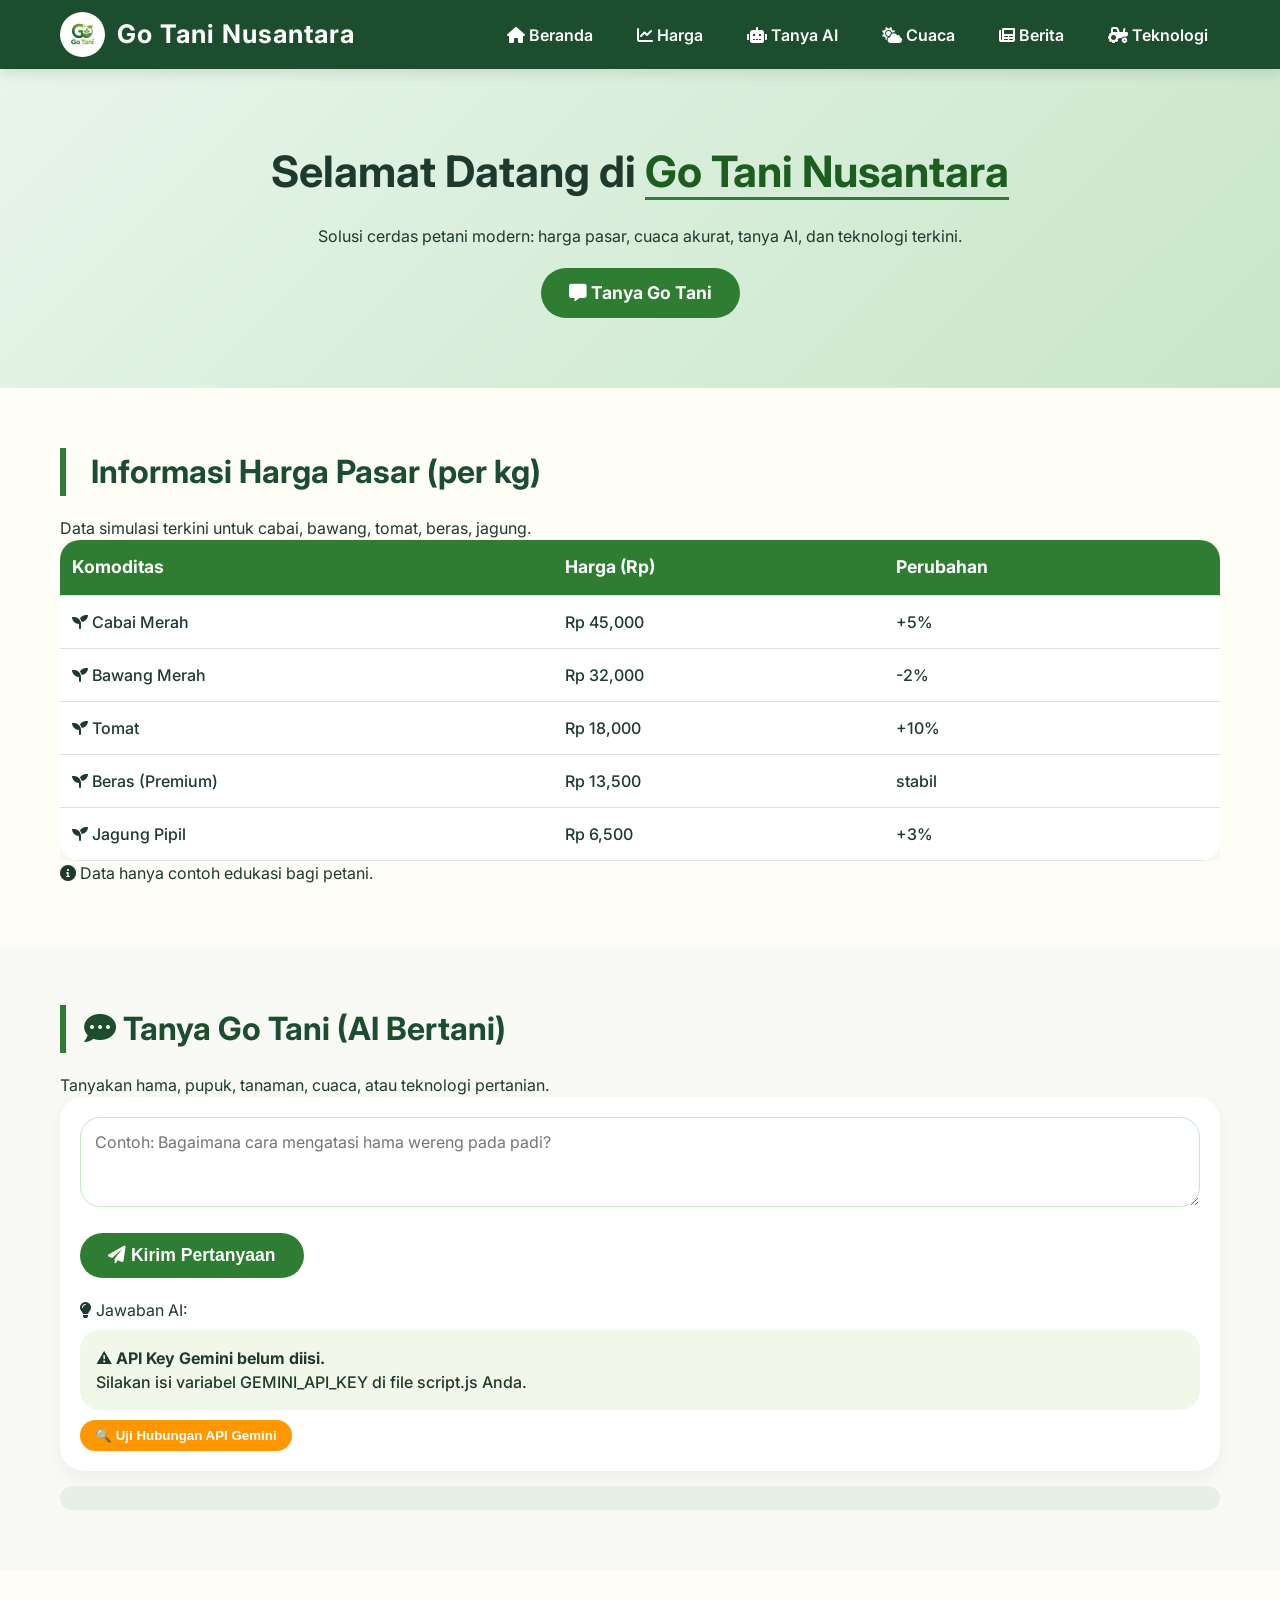
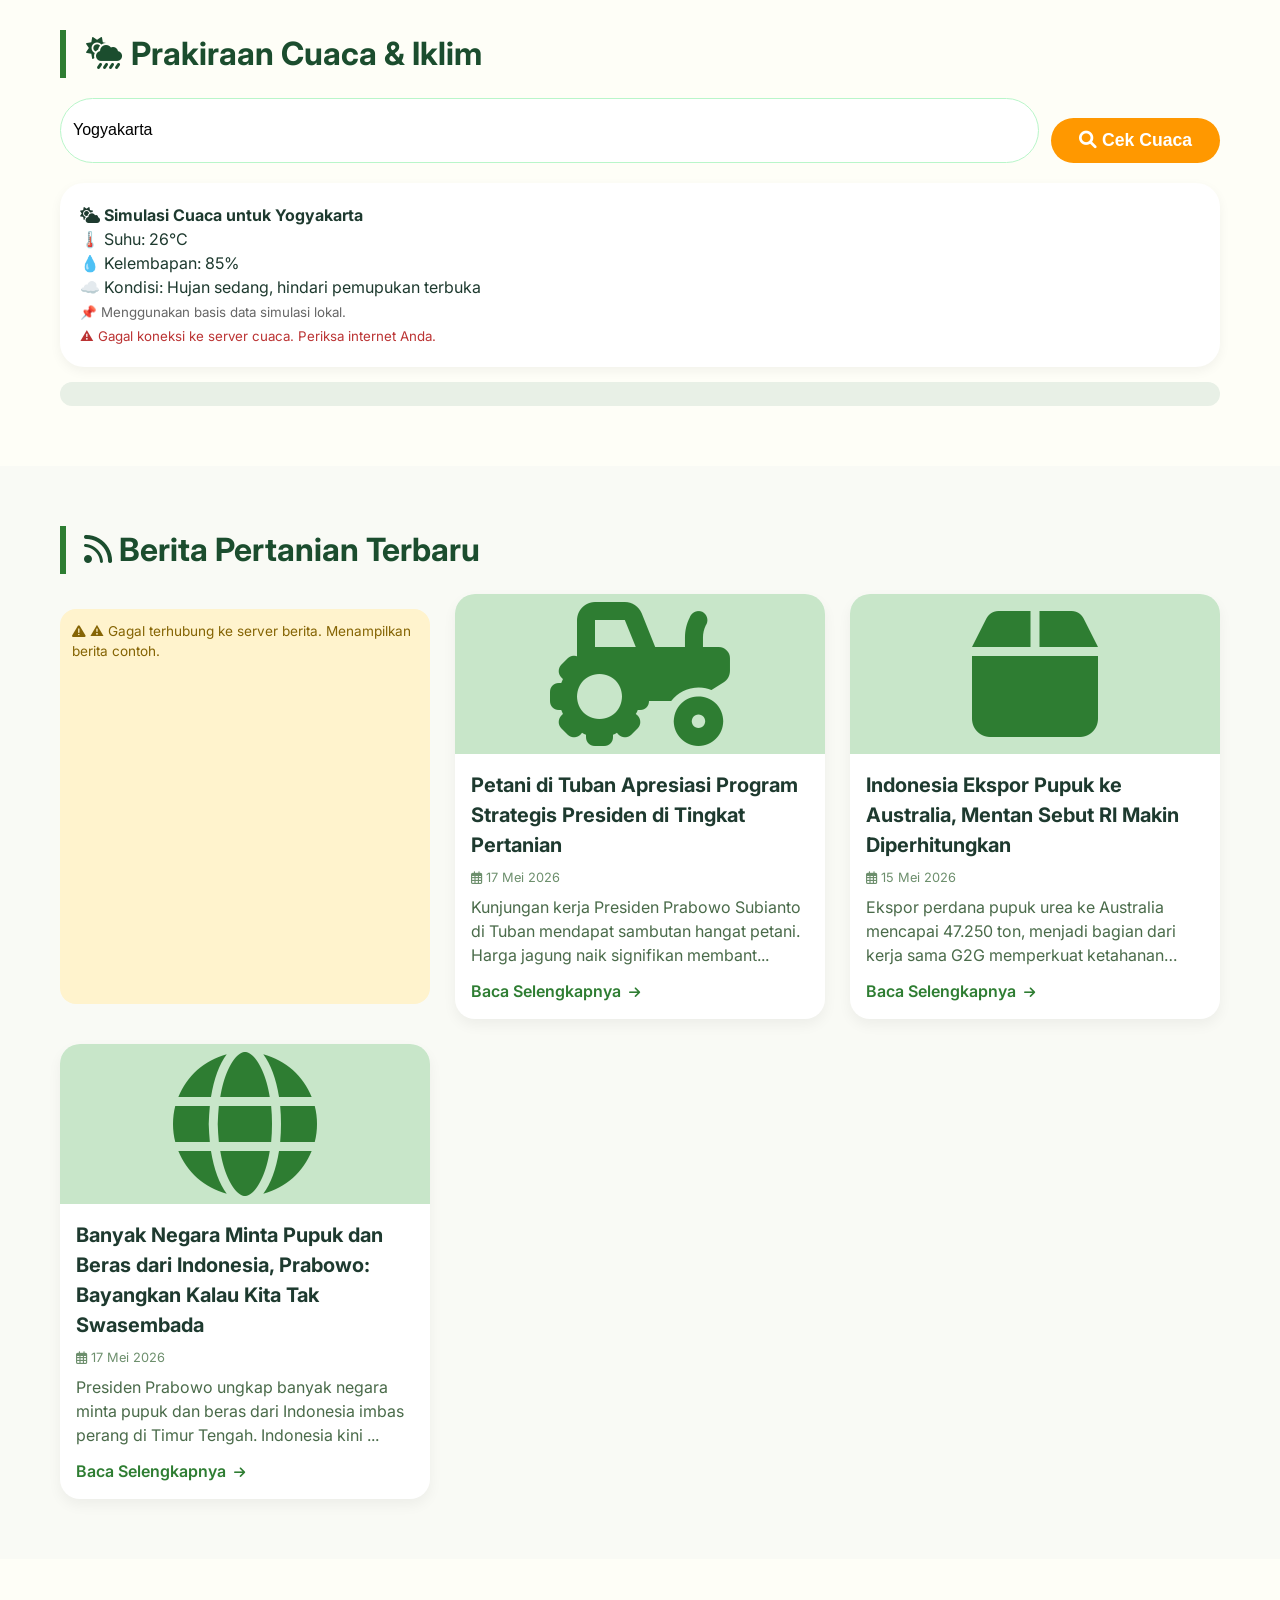
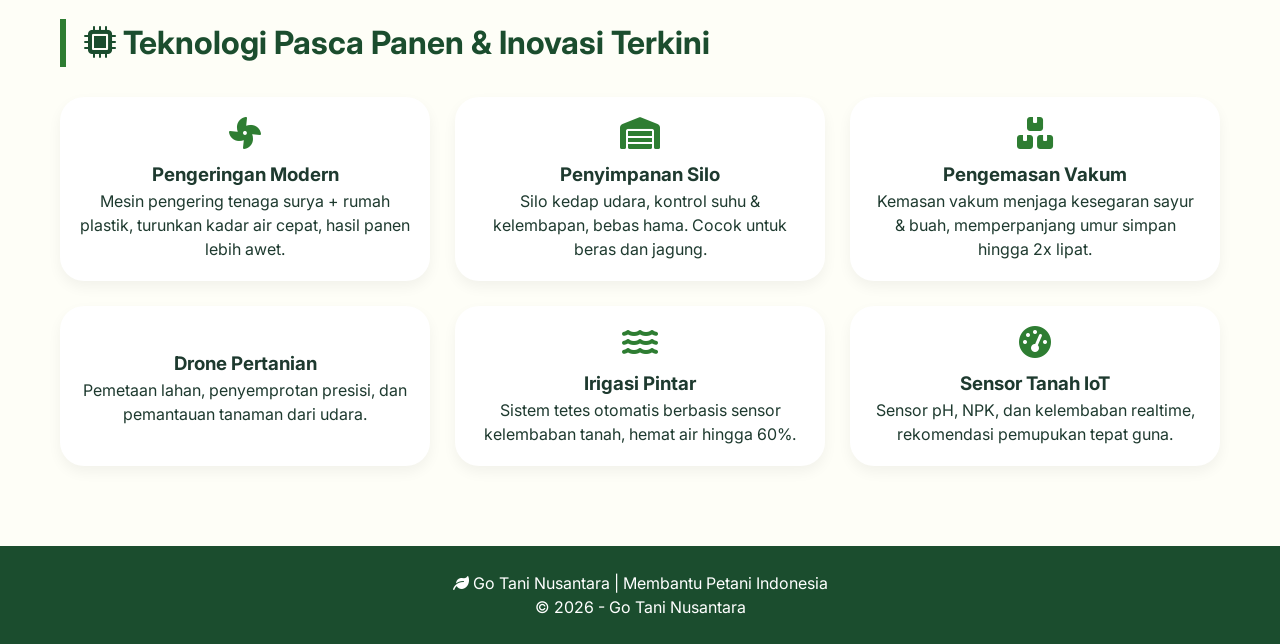
==== index.html @ fe7c5de1 "Add files via upload" ====
<!DOCTYPE html>
<html lang="id">
<head>
  <meta charset="UTF-8">
  <meta name="viewport" content="width=device-width, initial-scale=1.0, user-scalable=yes">
  <title>Go Tani Nusantara - Menuju Petani Modern</title>
  <!-- Hubungkan file CSS dan JavaScript eksternal -->
  <link rel="stylesheet" href="style.css">
  <!-- Font Awesome 6 untuk icon sederhana -->
  <link rel="stylesheet" href="https://cdnjs.cloudflare.com/ajax/libs/font-awesome/6.0.0-beta3/css/all.min.css">
  <!-- Google Font yang jelas dan besar -->
  <link href="https://fonts.googleapis.com/css2?family=Inter:opsz,wght@14..32,400;14..32,500;14..32,600;14..32,700&display=swap" rel="stylesheet">
</head>
<body>

  <!-- ==================== NAVIGASI SEDERHANA ==================== -->
  <nav class="navbar">
    <div class="nav-container">
      <div class="logo-area">
        <img src="Logo.jpeg" alt="Logo Go Tani" class="nav-logo" onerror="this.onerror=null; this.src='https://via.placeholder.com/45?text=GT';">
        <span class="brand-name">Go Tani Nusantara</span>
      </div>
      <ul class="nav-menu">
        <li><a href="#beranda"><i class="fas fa-home"></i> Beranda</a></li>
        <li><a href="#harga"><i class="fas fa-chart-line"></i> Harga</a></li>
        <li><a href="#tanya-ai"><i class="fas fa-robot"></i> Tanya AI</a></li>
        <li><a href="#cuaca"><i class="fas fa-cloud-sun"></i> Cuaca</a></li>
        <li><a href="#berita"><i class="fas fa-newspaper"></i> Berita</a></li>
        <li><a href="#teknologi"><i class="fas fa-tractor"></i> Teknologi</a></li>
      </ul>
      <div class="menu-toggle" id="mobile-menu">
        <i class="fas fa-bars"></i>
      </div>
    </div>
  </nav>

  <main>
    <!-- BERANDA / HERO -->
    <section id="beranda" class="hero">
      <div class="hero-content">
        <h1>Selamat Datang di <span class="highlight">Go Tani Nusantara</span></h1>
        <p>Solusi cerdas petani modern: harga pasar, cuaca akurat, tanya AI, dan teknologi terkini.</p>
        <a href="#tanya-ai" class="btn-primary"><i class="fas fa-message"></i> Tanya Go Tani</a>
      </div>
    </section>

    <!-- 1. HARGA PASAR (data dummy) -->
    <section id="harga" class="section-card">
      <div class="container">
        <h2><i class="fas fa-chart-simple"></i> Informasi Harga Pasar (per kg)</h2>
        <p>Data simulasi terkini untuk cabai, bawang, tomat, beras, jagung.</p>
        <div class="table-wrapper">
          <table id="hargaTable">
            <thead>
              <tr><th>Komoditas</th><th>Harga (Rp)</th><th>Perubahan</th></tr>
            </thead>
            <tbody id="hargaBody"></tbody>
          </table>
        </div>
        <p class="keterangan"><i class="fas fa-info-circle"></i> Data hanya contoh edukasi bagi petani.</p>
      </div>
    </section>

    <!-- 2. TANYA GO TANI (AI) -->
    <section id="tanya-ai" class="section-card alt-bg">
      <div class="container">
        <h2><i class="fas fa-comment-dots"></i> Tanya Go Tani (AI Bertani)</h2>
        <p>Tanyakan hama, pupuk, tanaman, cuaca, atau teknologi pertanian.</p>
        <div class="ai-chat-box">
          <textarea id="pertanyaanInput" rows="3" placeholder="Contoh: Bagaimana cara mengatasi hama wereng pada padi?"></textarea>
          <button id="btnTanyaAI" class="btn-primary"><i class="fas fa-paper-plane"></i> Kirim Pertanyaan</button>
          <div class="answer-area">
            <label><i class="fas fa-lightbulb"></i> Jawaban AI:</label>
            <div id="jawabanAI" class="jawaban-card">Klik tombol atau tulis pertanyaan...</div>
          </div>
        </div>
        <div class="api-info">
      
      </div>
    </section>

    <!-- 3. PRAKIRAAN CUACA (OpenWeather API) -->
    <section id="cuaca" class="section-card">
      <div class="container">
        <h2><i class="fas fa-cloud-sun-rain"></i> Prakiraan Cuaca & Iklim</h2>
        <div class="weather-control">
          <input type="text" id="kotaInput" placeholder="Nama kota, misal: Jakarta, Bandung, Yogyakarta" value="Yogyakarta">
          <button id="btnCekCuaca" class="btn-secondary"><i class="fas fa-search"></i> Cek Cuaca</button>
        </div>
        <div id="weatherResult" class="weather-card">
          <p><i class="fas fa-spinner fa-spin"></i> Masukkan kota dan klik cek cuaca.</p>
        </div>
        <div class="api-info">
        </div>
      </div>
    </section>

    <!-- 4. BERITA PERTANIAN TERBARU (card dari array dummy) -->
    <section id="berita" class="section-card alt-bg">
      <div class="container">
        <h2><i class="fas fa-rss"></i> Berita Pertanian Terbaru</h2>
        <div class="news-grid" id="newsContainer"></div>
      </div>
    </section>

    <!-- 5. TEKNOLOGI PASCA PANEN & TEKNOLOGI TERBARU -->
    <section id="teknologi" class="section-card">
      <div class="container">
        <h2><i class="fas fa-microchip"></i> Teknologi Pasca Panen & Inovasi Terkini</h2>
        <div class="tech-grid">
          <!-- 3 teknologi pasca panen -->
          <div class="tech-card"><i class="fas fa-fan fa-2x"></i><h3>Pengeringan Modern</h3><p>Mesin pengering tenaga surya + rumah plastik, turunkan kadar air cepat, hasil panen lebih awet.</p></div>
          <div class="tech-card"><i class="fas fa-warehouse fa-2x"></i><h3>Penyimpanan Silo</h3><p>Silo kedap udara, kontrol suhu & kelembapan, bebas hama. Cocok untuk beras dan jagung.</p></div>
          <div class="tech-card"><i class="fas fa-boxes fa-2x"></i><h3>Pengemasan Vakum</h3><p>Kemasan vakum menjaga kesegaran sayur & buah, memperpanjang umur simpan hingga 2x lipat.</p></div>
          <!-- 3 teknologi pertanian mutakhir -->
          <div class="tech-card"><i class="fas fa-drone fa-2x"></i><h3>Drone Pertanian</h3><p>Pemetaan lahan, penyemprotan presisi, dan pemantauan tanaman dari udara.</p></div>
          <div class="tech-card"><i class="fas fa-water fa-2x"></i><h3>Irigasi Pintar</h3><p>Sistem tetes otomatis berbasis sensor kelembaban tanah, hemat air hingga 60%.</p></div>
          <div class="tech-card"><i class="fas fa-tachometer-alt fa-2x"></i><h3>Sensor Tanah IoT</h3><p>Sensor pH, NPK, dan kelembaban realtime, rekomendasi pemupukan tepat guna.</p></div>
        </div>
      </div>
    </section>
  </main>

  <!-- FOOTER SEDERHANA -->
  <footer class="footer">
    <div class="container footer-content">
      <div><i class="fas fa-leaf"></i> Go Tani Nusantara | Membantu Petani Indonesia</div>
      <div>&copy; 2026 - Go Tani Nusantara
    </div>
  </footer>
  
  <script src="script.js"></script>
</body>
</html>
---- style.css ----
/* ========== GLOBAL ========== */
* {
  margin: 0;
  padding: 0;
  box-sizing: border-box;
}

body {
  font-family: 'Inter', sans-serif;
  background-color: #fefef7;
  color: #1e3a2f;
  line-height: 1.5;
  scroll-behavior: smooth;
}

.container {
  max-width: 1200px;
  margin: 0 auto;
  padding: 0 20px;
}

/* ========== NAVBAR ========== */
.navbar {
  background-color: #1b4d2e;
  color: white;
  padding: 12px 0;
  position: sticky;
  top: 0;
  z-index: 100;
  box-shadow: 0 4px 12px rgba(0,0,0,0.1);
}

.nav-container {
  max-width: 1200px;
  margin: 0 auto;
  display: flex;
  justify-content: space-between;
  align-items: center;
  padding: 0 20px;
  flex-wrap: wrap;
}

.logo-area {
  display: flex;
  align-items: center;
  gap: 12px;
}

.nav-logo {
  width: 45px;
  height: 45px;
  object-fit: contain;
  background: white;
  border-radius: 50%;
  padding: 5px;
}

.brand-name {
  font-size: 1.6rem;
  font-weight: 700;
  letter-spacing: 1px;
}

.nav-menu {
  display: flex;
  list-style: none;
  gap: 20px;
  flex-wrap: wrap;
}

.nav-menu li a {
  color: white;
  text-decoration: none;
  font-weight: 600;
  font-size: 1rem;
  padding: 8px 12px;
  transition: 0.2s;
  border-radius: 30px;
}

.nav-menu li a:hover {
  background-color: #2e7d32;
}

.menu-toggle {
  display: none;
  font-size: 1.8rem;
  cursor: pointer;
}

/* ========== HERO ========== */
.hero {
  background: linear-gradient(135deg, #e8f5e9 0%, #c8e6c9 100%);
  padding: 70px 20px;
  text-align: center;
}

.hero h1 {
  font-size: 2.7rem;
  margin-bottom: 20px;
}

.highlight {
  color: #1b5e20;
  border-bottom: 3px solid #2e7d32;
}

.btn-primary, .btn-secondary {
  display: inline-block;
  background-color: #2e7d32;
  color: white;
  padding: 12px 28px;
  border: none;
  border-radius: 50px;
  font-weight: bold;
  font-size: 1.1rem;
  cursor: pointer;
  text-decoration: none;
  transition: 0.2s;
  margin-top: 20px;
}

.btn-primary:hover, .btn-secondary:hover {
  background-color: #1b5e20;
  transform: scale(1.02);
}

.btn-secondary {
  background-color: #ff9800;
}

/* ========== SECTION CARD ========== */
.section-card {
  padding: 60px 0;
}

.alt-bg {
  background-color: #f9faf5;
}

h2 {
  font-size: 2rem;
  margin-bottom: 20px;
  color: #1b4d2e;
  border-left: 6px solid #2e7d32;
  padding-left: 18px;
}

/* Tabel Harga */
.table-wrapper {
  overflow-x: auto;
}

table {
  width: 100%;
  border-collapse: collapse;
  background: white;
  border-radius: 20px;
  overflow: hidden;
  box-shadow: 0 5px 15px rgba(0,0,0,0.05);
}

th, td {
  padding: 14px 12px;
  text-align: left;
  border-bottom: 1px solid #e0e0e0;
}

th {
  background-color: #2e7d32;
  color: white;
  font-size: 1.1rem;
}

td {
  font-weight: 500;
}

/* AI Chat */
.ai-chat-box {
  background: white;
  padding: 20px;
  border-radius: 24px;
  box-shadow: 0 8px 20px rgba(0,0,0,0.05);
}

textarea {
  width: 100%;
  padding: 14px;
  border-radius: 20px;
  border: 1px solid #c8e6c9;
  font-family: inherit;
  font-size: 1rem;
  resize: vertical;
}

.answer-area {
  margin-top: 20px;
}

.jawaban-card {
  background: #f1f8e9;
  padding: 16px;
  border-radius: 20px;
  margin-top: 8px;
  font-weight: 500;
  color: #1e3a2f;
}

/* Cuaca */
.weather-control {
  display: flex;
  gap: 12px;
  flex-wrap: wrap;
  margin-bottom: 20px;
}

#kotaInput {
  flex: 2;
  padding: 12px;
  border-radius: 40px;
  border: 1px solid #b9f6ca;
  font-size: 1rem;
}

.weather-card {
  background: white;
  border-radius: 24px;
  padding: 20px;
  box-shadow: 0 4px 12px rgba(0,0,0,0.05);
}

/* Berita Grid */
.news-grid {
  display: grid;
  grid-template-columns: repeat(auto-fill, minmax(280px, 1fr));
  gap: 25px;
  margin-top: 20px;
}

.news-card {
  background: white;
  border-radius: 20px;
  overflow: hidden;
  box-shadow: 0 6px 14px rgba(0,0,0,0.05);
  transition: transform 0.2s;
}

.news-card:hover {
  transform: translateY(-5px);
}

.news-img {
  background-color: #c8e6c9;
  height: 140px;
  display: flex;
  align-items: center;
  justify-content: center;
  font-size: 3rem;
  color: #2e7d32;
}

.news-content {
  padding: 16px;
}

.news-content h3 {
  margin-bottom: 8px;
  font-size: 1.25rem;
}

.news-date {
  color: #6d8f6d;
  font-size: 0.8rem;
  margin-bottom: 8px;
}

/* Teknologi Grid */
.tech-grid {
  display: grid;
  grid-template-columns: repeat(auto-fit, minmax(280px, 1fr));
  gap: 25px;
  margin-top: 30px;
}

.tech-card {
  background: white;
  padding: 20px;
  border-radius: 24px;
  text-align: center;
  box-shadow: 0 6px 14px rgba(0,0,0,0.05);
  transition: 0.2s;
}

.tech-card i {
  color: #2e7d32;
  margin-bottom: 12px;
}

.api-info {
  background: #e8f0e6;
  padding: 12px;
  border-radius: 16px;
  font-size: 0.85rem;
  margin-top: 15px;
}

/* Footer */
.footer {
  background-color: #1b4d2e;
  color: white;
  text-align: center;
  padding: 25px 0;
  margin-top: 20px;
}

/* ========== RESPONSIVE (HP & LAPTOP) ========== */
@media (max-width: 768px) {
  .menu-toggle {
    display: block;
  }
  .nav-menu {
    display: none;
    width: 100%;
    flex-direction: column;
    background-color: #1b4d2e;
    padding: 20px 0;
    margin-top: 15px;
    border-radius: 20px;
    text-align: center;
  }
  .nav-menu.active {
    display: flex;
  }
  .brand-name {
    font-size: 1.2rem;
  }
  .hero h1 {
    font-size: 1.9rem;
  }
  h2 {
    font-size: 1.6rem;
  }
  .btn-primary, .btn-secondary {
    padding: 10px 20px;
    font-size: 1rem;
  }
}
/* ========== PERBAIKAN TAMPILAN BERITA ========== */
.news-img {
    background-color: #c8e6c9;
    height: 160px;
    display: flex;
    align-items: center;
    justify-content: center;
    overflow: hidden;
    position: relative;
}

.news-img-real {
    width: 100%;
    height: 100%;
    object-fit: cover;
}

.news-img-icon {
    width: 100%;
    height: 100%;
    display: flex;
    align-items: center;
    justify-content: center;
    background-color: #c8e6c9;
    color: #2e7d32;
}

.read-more {
    display: inline-block;
    margin-top: 12px;
    color: #2e7d32;
    font-weight: 600;
    text-decoration: none;
    transition: 0.2s;
}

.read-more:hover {
    color: #1b5e20;
    transform: translateX(4px);
}

.read-more i {
    font-size: 0.8rem;
    margin-left: 4px;
    transition: 0.2s;
}

.loading-news {
    text-align: center;
    padding: 40px;
    background: white;
    border-radius: 20px;
    color: #2e7d32;
    font-size: 1.1rem;
}

.news-content p {
    display: -webkit-box;
    -webkit-line-clamp: 3;
    -webkit-box-orient: vertical;
    overflow: hidden;
    color: #4a6b4a;
    line-height: 1.5;
}

@media (max-width: 768px) {
    .news-img {
        height: 140px;
    }
    .news-content p {
        -webkit-line-clamp: 2;
    }
}
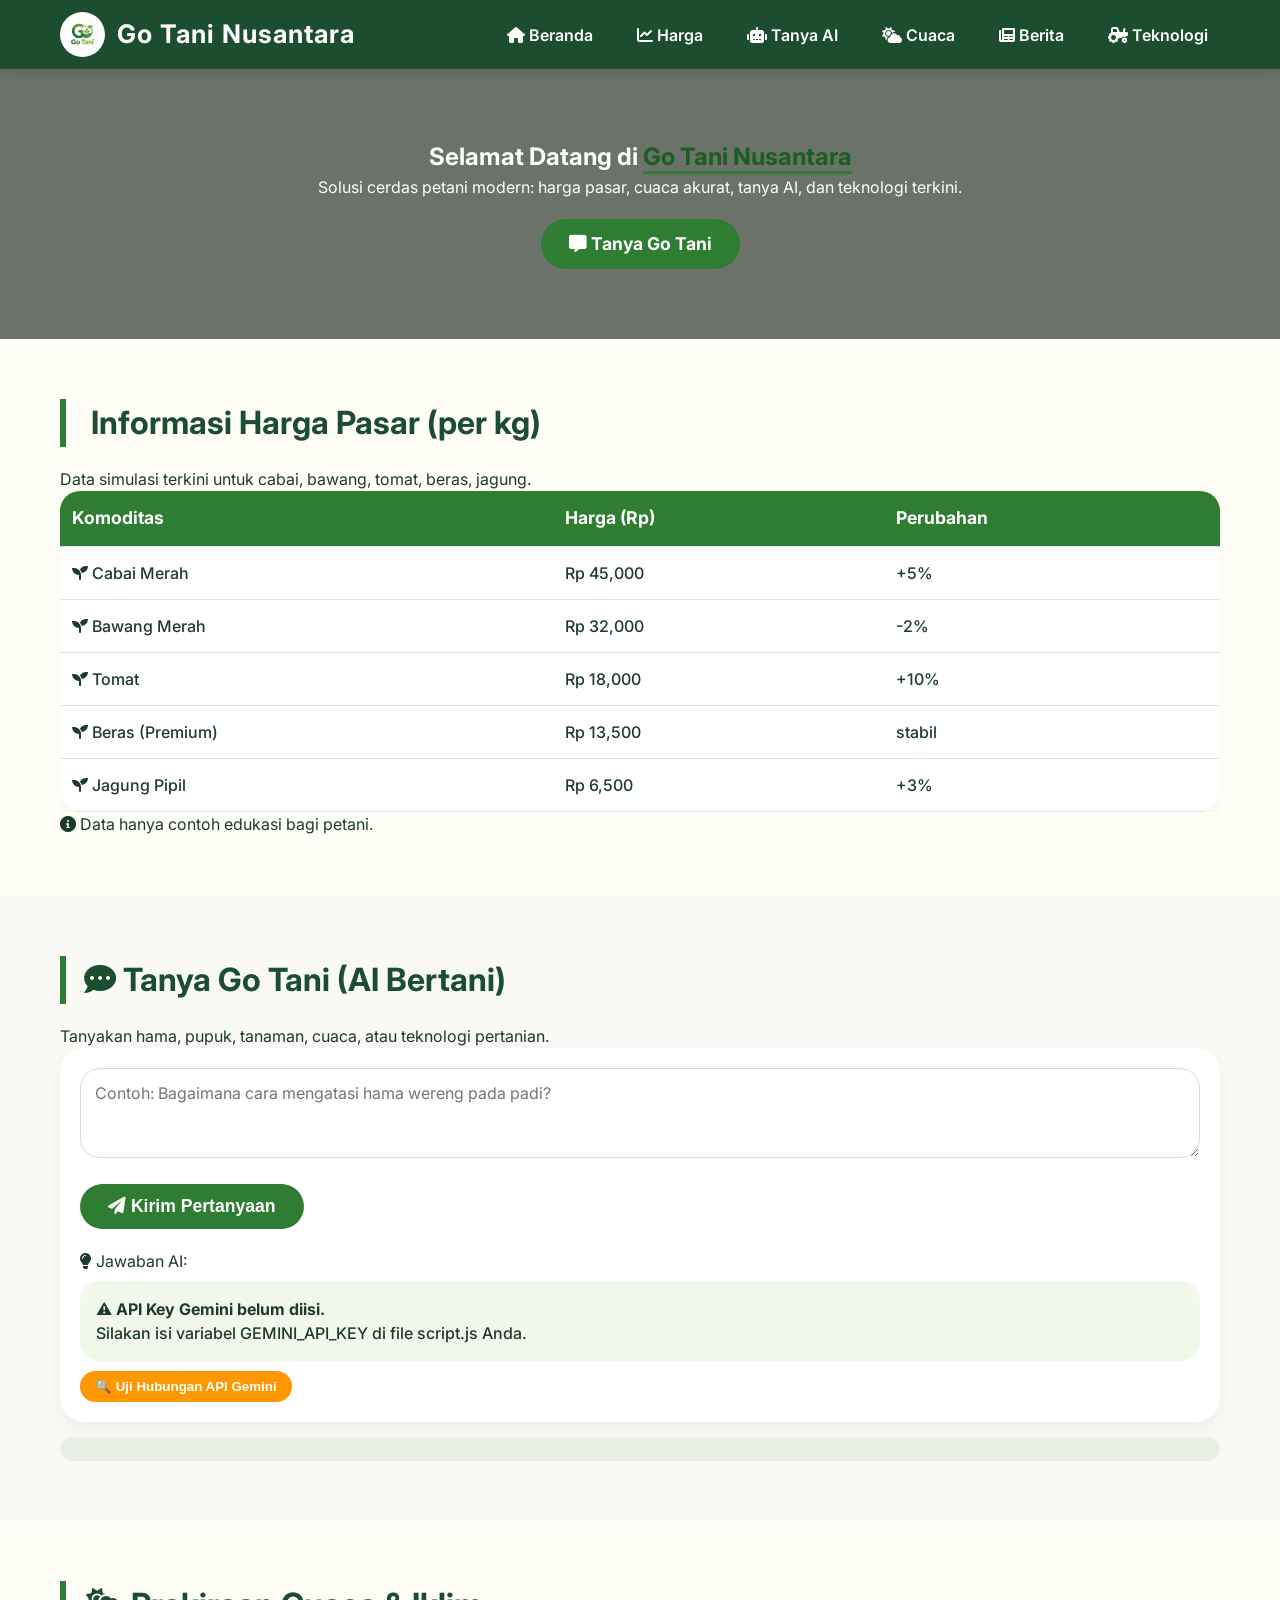
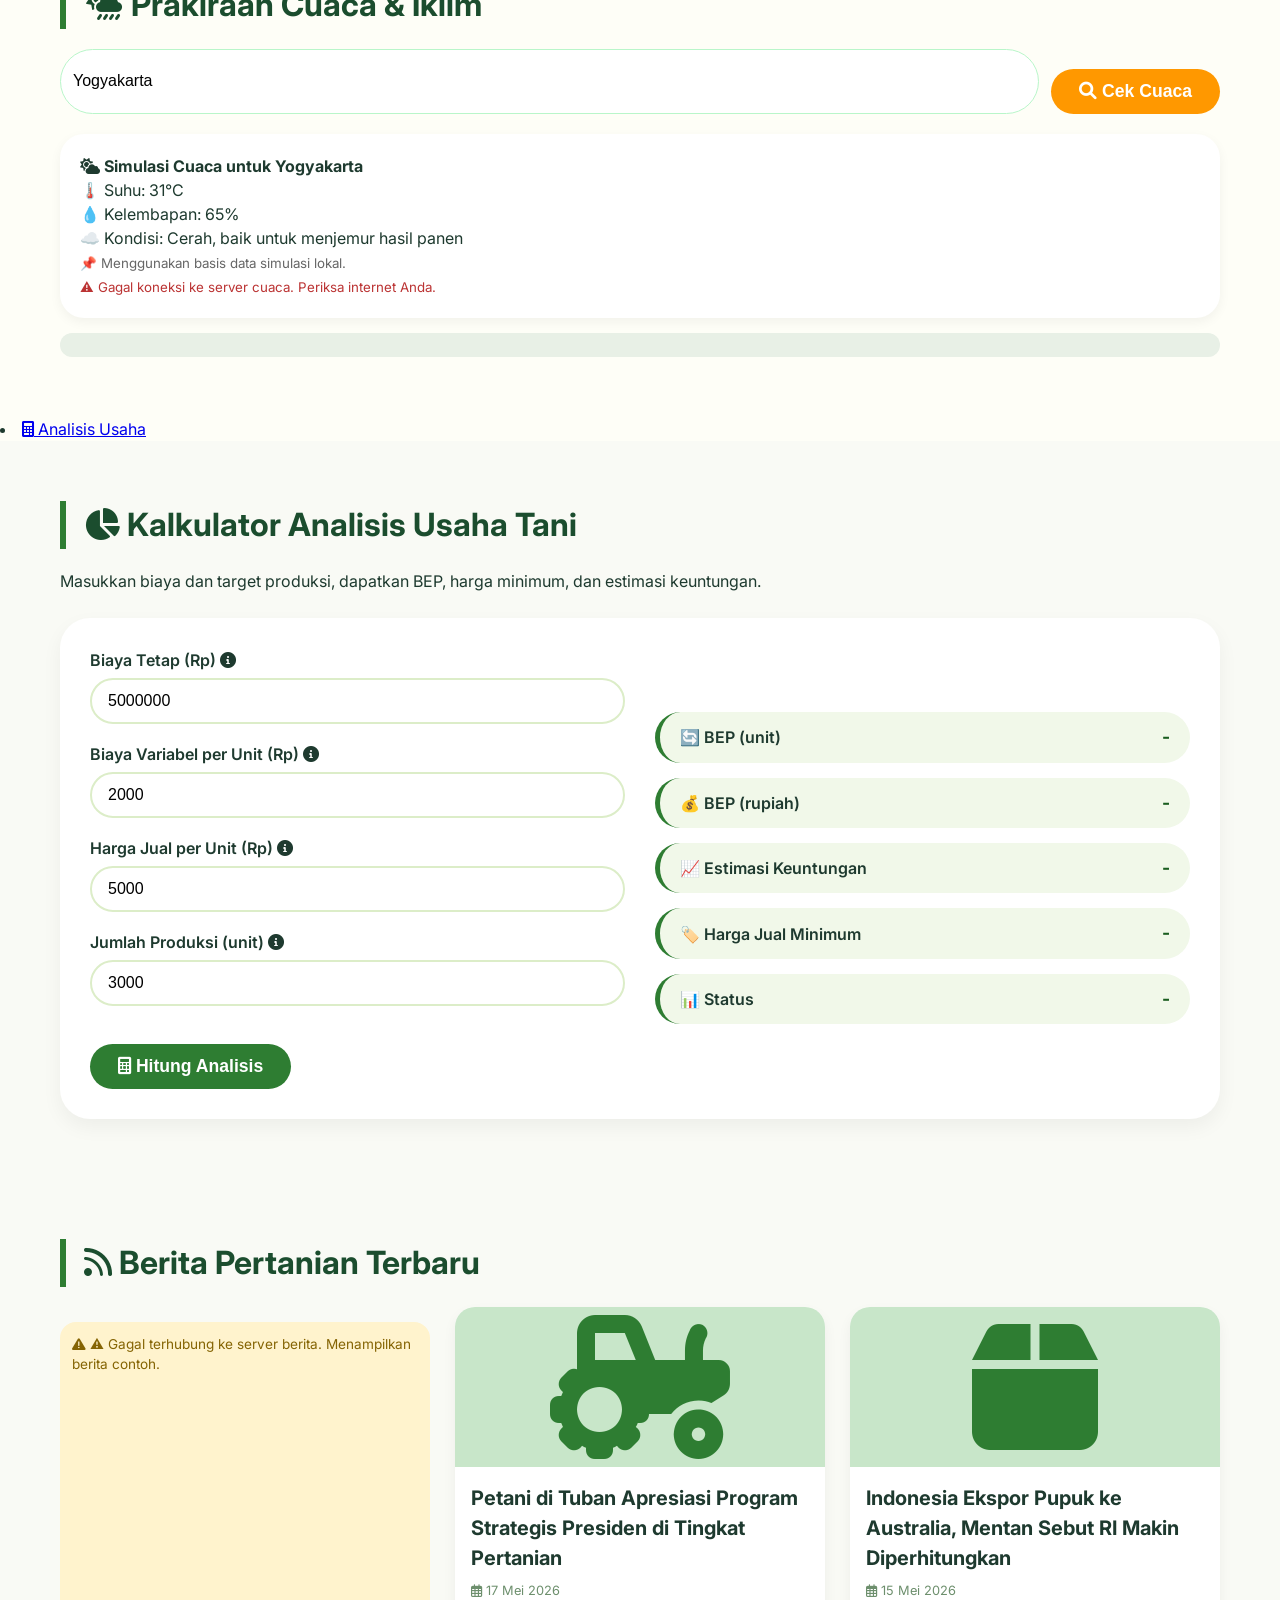
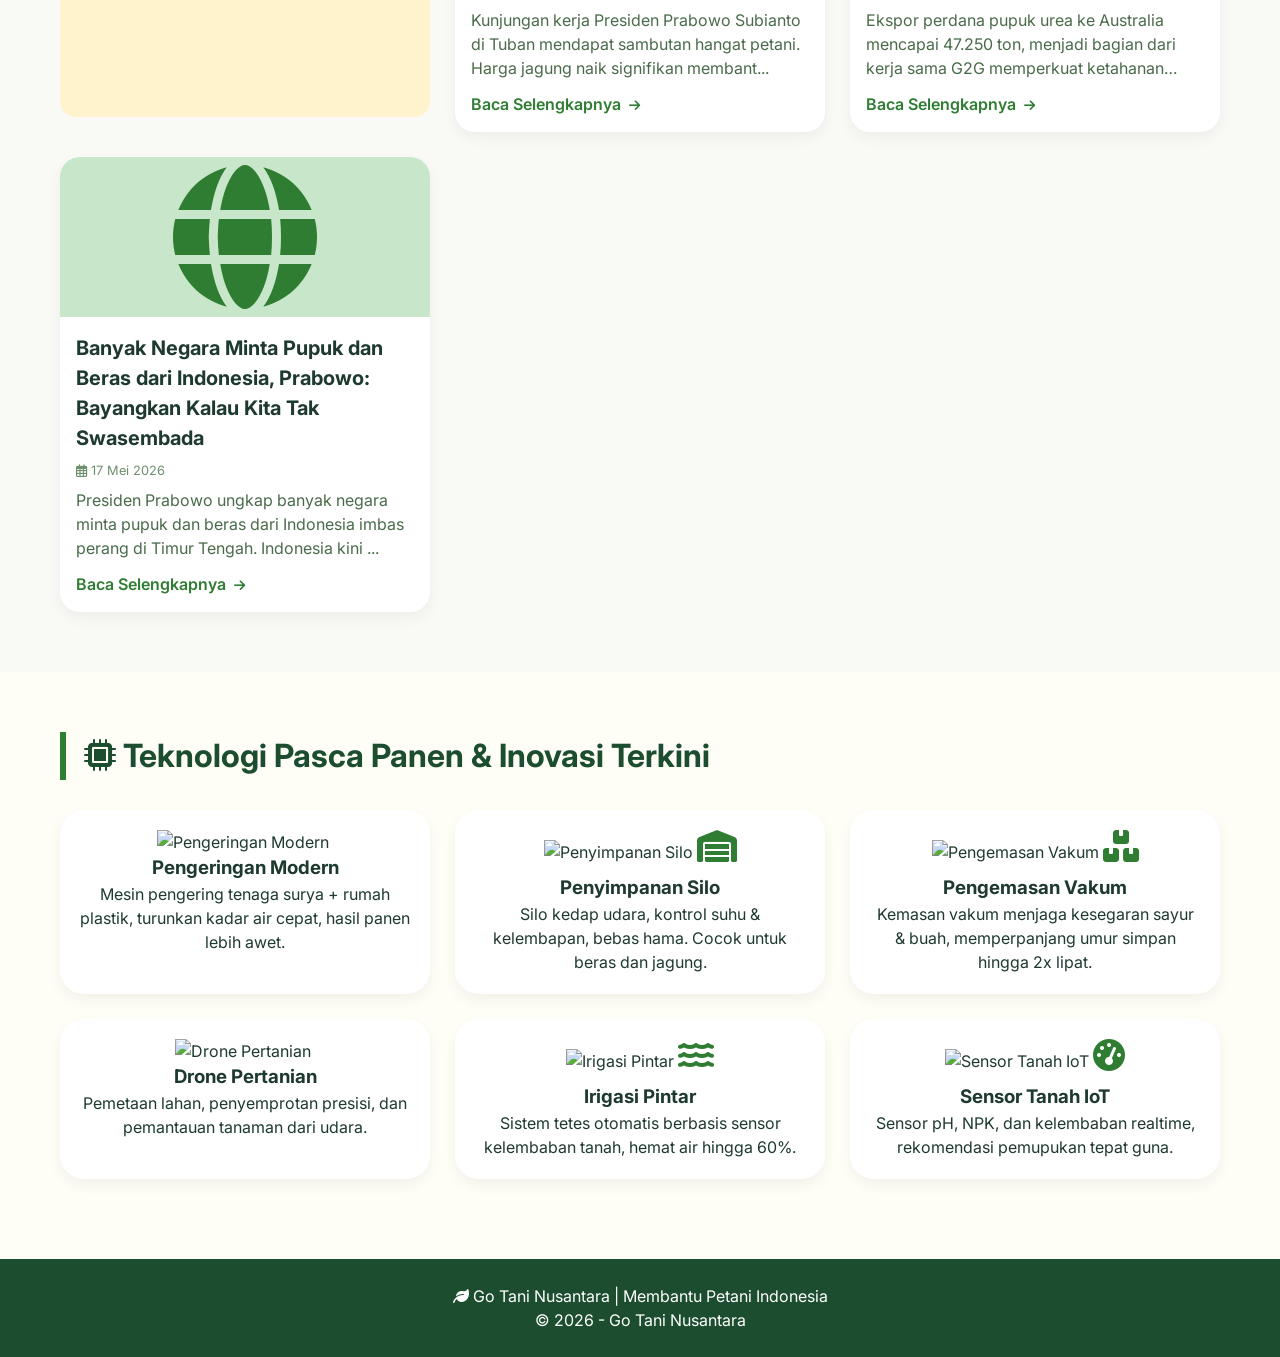
==== commit 257ad42c: "Add files via upload" ====
--- a/index.html
+++ b/index.html
@@ -94,6 +94,60 @@
         </div>
       </div>
     </section>
+<li><a href="#analisis"><i class="fas fa-calculator"></i> Analisis Usaha</a></li>    <!-- TAMBAHAN: KALKULATOR ANALISIS USAHA TANI -->
+<section id="analisis" class="section-card alt-bg">
+  <div class="container">
+    <h2><i class="fas fa-chart-pie"></i> Kalkulator Analisis Usaha Tani</h2>
+    <p>Masukkan biaya dan target produksi, dapatkan BEP, harga minimum, dan estimasi keuntungan.</p>
+
+    <div class="analisis-grid">
+      <!-- Kolom Input -->
+      <div class="analisis-input">
+        <div class="form-group">
+          <label for="biayaTetap">Biaya Tetap (Rp) <i class="fas fa-info-circle" title="Sewa, gaji, listrik, dll"></i></label>
+          <input type="number" id="biayaTetap" placeholder="Contoh: 5000000" value="5000000">
+        </div>
+        <div class="form-group">
+          <label for="biayaVariabel">Biaya Variabel per Unit (Rp) <i class="fas fa-info-circle" title="Bibit, pupuk, air per kg/sayur"></i></label>
+          <input type="number" id="biayaVariabel" placeholder="Contoh: 2000" value="2000">
+        </div>
+        <div class="form-group">
+          <label for="hargaJual">Harga Jual per Unit (Rp) <i class="fas fa-info-circle" title="Harga jual per kg/sayur"></i></label>
+          <input type="number" id="hargaJual" placeholder="Contoh: 5000" value="5000">
+        </div>
+        <div class="form-group">
+          <label for="jumlahProduksi">Jumlah Produksi (unit) <i class="fas fa-info-circle" title="Total kg/sayur yang dipanen"></i></label>
+          <input type="number" id="jumlahProduksi" placeholder="Contoh: 3000" value="3000">
+        </div>
+        <button id="btnHitungAnalisis" class="btn-primary"><i class="fas fa-calculator"></i> Hitung Analisis</button>
+      </div>
+
+      <!-- Kolom Hasil -->
+      <div class="analisis-hasil" id="hasilAnalisis">
+        <div class="hasil-item">
+          <span class="label">🔄 BEP (unit)</span>
+          <span class="value" id="bepUnit">-</span>
+        </div>
+        <div class="hasil-item">
+          <span class="label">💰 BEP (rupiah)</span>
+          <span class="value" id="bepRupiah">-</span>
+        </div>
+        <div class="hasil-item">
+          <span class="label">📈 Estimasi Keuntungan</span>
+          <span class="value" id="estimasiLaba">-</span>
+        </div>
+        <div class="hasil-item">
+          <span class="label">🏷️ Harga Jual Minimum</span>
+          <span class="value" id="hargaMinimum">-</span>
+        </div>
+        <div class="hasil-item">
+          <span class="label">📊 Status</span>
+          <span class="value" id="statusUsaha">-</span>
+        </div>
+      </div>
+    </div>
+  </div>
+</section>
 
     <!-- 4. BERITA PERTANIAN TERBARU (card dari array dummy) -->
     <section id="berita" class="section-card alt-bg">
@@ -102,22 +156,52 @@
         <div class="news-grid" id="newsContainer"></div>
       </div>
     </section>
+    
 
     <!-- 5. TEKNOLOGI PASCA PANEN & TEKNOLOGI TERBARU -->
     <section id="teknologi" class="section-card">
       <div class="container">
         <h2><i class="fas fa-microchip"></i> Teknologi Pasca Panen & Inovasi Terkini</h2>
-        <div class="tech-grid">
-          <!-- 3 teknologi pasca panen -->
-          <div class="tech-card"><i class="fas fa-fan fa-2x"></i><h3>Pengeringan Modern</h3><p>Mesin pengering tenaga surya + rumah plastik, turunkan kadar air cepat, hasil panen lebih awet.</p></div>
-          <div class="tech-card"><i class="fas fa-warehouse fa-2x"></i><h3>Penyimpanan Silo</h3><p>Silo kedap udara, kontrol suhu & kelembapan, bebas hama. Cocok untuk beras dan jagung.</p></div>
-          <div class="tech-card"><i class="fas fa-boxes fa-2x"></i><h3>Pengemasan Vakum</h3><p>Kemasan vakum menjaga kesegaran sayur & buah, memperpanjang umur simpan hingga 2x lipat.</p></div>
-          <!-- 3 teknologi pertanian mutakhir -->
-          <div class="tech-card"><i class="fas fa-drone fa-2x"></i><h3>Drone Pertanian</h3><p>Pemetaan lahan, penyemprotan presisi, dan pemantauan tanaman dari udara.</p></div>
-          <div class="tech-card"><i class="fas fa-water fa-2x"></i><h3>Irigasi Pintar</h3><p>Sistem tetes otomatis berbasis sensor kelembaban tanah, hemat air hingga 60%.</p></div>
-          <div class="tech-card"><i class="fas fa-tachometer-alt fa-2x"></i><h3>Sensor Tanah IoT</h3><p>Sensor pH, NPK, dan kelembaban realtime, rekomendasi pemupukan tepat guna.</p></div>
-        </div>
-      </div>
+    <div class="tech-grid">
+  <!-- Teknologi Pasca Panen -->
+  <div class="tech-card" data-tech="pengeringan">
+    <img src="https://source.unsplash.com/featured/?rice,dryer" alt="Pengeringan Modern" class="tech-img">
+    <i class="fas fa-sun-plant-wilt fa-2x"></i>
+    <h3>Pengeringan Modern</h3>
+    <p>Mesin pengering tenaga surya + rumah plastik, turunkan kadar air cepat, hasil panen lebih awet.</p>
+  </div>
+  <div class="tech-card" data-tech="silo">
+    <img src="https://source.unsplash.com/featured/?silo,storage" alt="Penyimpanan Silo" class="tech-img">
+    <i class="fas fa-warehouse fa-2x"></i>
+    <h3>Penyimpanan Silo</h3>
+    <p>Silo kedap udara, kontrol suhu & kelembapan, bebas hama. Cocok untuk beras dan jagung.</p>
+  </div>
+  <div class="tech-card" data-tech="vakum">
+    <img src="https://source.unsplash.com/featured/?vacuum,packaging" alt="Pengemasan Vakum" class="tech-img">
+    <i class="fas fa-boxes fa-2x"></i>
+    <h3>Pengemasan Vakum</h3>
+    <p>Kemasan vakum menjaga kesegaran sayur & buah, memperpanjang umur simpan hingga 2x lipat.</p>
+  </div>
+  <!-- Teknologi Terbaru -->
+  <div class="tech-card" data-tech="drone">
+    <img src="https://source.unsplash.com/featured/?drone,farming" alt="Drone Pertanian" class="tech-img">
+    <i class="fas fa-drone fa-2x"></i>
+    <h3>Drone Pertanian</h3>
+    <p>Pemetaan lahan, penyemprotan presisi, dan pemantauan tanaman dari udara.</p>
+  </div>
+  <div class="tech-card" data-tech="irigasi">
+    <img src="https://source.unsplash.com/featured/?irrigation,smart" alt="Irigasi Pintar" class="tech-img">
+    <i class="fas fa-water fa-2x"></i>
+    <h3>Irigasi Pintar</h3>
+    <p>Sistem tetes otomatis berbasis sensor kelembaban tanah, hemat air hingga 60%.</p>
+  </div>
+  <div class="tech-card" data-tech="sensor">
+    <img src="https://source.unsplash.com/featured/?soil,sensor" alt="Sensor Tanah IoT" class="tech-img">
+    <i class="fas fa-tachometer-alt fa-2x"></i>
+    <h3>Sensor Tanah IoT</h3>
+    <p>Sensor pH, NPK, dan kelembaban realtime, rekomendasi pemupukan tepat guna.</p>
+  </div>
+</div>
     </section>
   </main>
 
--- a/style.css
+++ b/style.css
@@ -90,6 +90,38 @@
 
 /* ========== HERO ========== */
 .hero {
+    background-image: url(Bg\ Tani.png); /* Ganti dengan nama file gambar Anda */
+    background-size: cover;          /* Agar gambar menutupi seluruh area */
+    background-position: center;     /* Posisi gambar di tengah */
+    background-repeat: no-repeat;    /* Jangan mengulang gambar */
+    background-color: #c8e6c9;       /* Warna cadangan jika gambar gagal dimuat */
+    padding: 70px 20px;
+    text-align: center;
+    position: relative;
+    /* Agar teks tetap terbaca, tambahkan lapisan gelap transparan */
+}
+
+/* Menambahkan overlay gelap agar teks lebih kontras (opsional) */
+.hero::before {
+    content: '';
+    position: absolute;
+    top: 0;
+    left: 0;
+    right: 0;
+    bottom: 0;
+    background: rgba(75, 75, 75, 0.75); /* Lapisan hitam transparan 40% */
+    z-index: 1;
+}
+
+/* Pastikan konten hero berada di atas overlay */
+.hero-content {
+    position: relative;
+    z-index: 2;
+    color: white; /* Warna teks jadi putih agar kontras */
+}
+
+/* Jika ingin teks tetap hijau gelap, gunakan overlay lebih tipis */
+/* Sesuaikan sendiri ya */
   background: linear-gradient(135deg, #e8f5e9 0%, #c8e6c9 100%);
   padding: 70px 20px;
   text-align: center;
@@ -410,7 +442,83 @@
     color: #4a6b4a;
     line-height: 1.5;
 }
-
+/* ========== KALKULATOR ANALISIS ========== */
+.analisis-grid {
+  display: grid;
+  grid-template-columns: 1fr 1fr;
+  gap: 30px;
+  margin-top: 25px;
+  background: white;
+  padding: 30px;
+  border-radius: 30px;
+  box-shadow: 0 8px 20px rgba(0,0,0,0.05);
+}
+
+.analisis-input .form-group {
+  margin-bottom: 18px;
+}
+
+.analisis-input label {
+  display: block;
+  font-weight: 600;
+  margin-bottom: 6px;
+  color: #1e3a2f;
+}
+
+.analisis-input input {
+  width: 100%;
+  padding: 12px 16px;
+  border: 2px solid #dcedc8;
+  border-radius: 40px;
+  font-size: 1rem;
+  font-weight: 500;
+  transition: 0.2s;
+}
+
+.analisis-input input:focus {
+  border-color: #2e7d32;
+  outline: none;
+}
+
+.analisis-hasil {
+  display: flex;
+  flex-direction: column;
+  gap: 15px;
+  justify-content: center;
+}
+
+.hasil-item {
+  display: flex;
+  justify-content: space-between;
+  align-items: center;
+  background: #f1f8e9;
+  padding: 12px 20px;
+  border-radius: 50px;
+  border-left: 5px solid #2e7d32;
+}
+
+.hasil-item .label {
+  font-weight: 600;
+  color: #1e3a2f;
+}
+
+.hasil-item .value {
+  font-weight: 700;
+  color: #1b5e20;
+  font-size: 1.1rem;
+}
+
+/* Responsif untuk HP */
+@media (max-width: 768px) {
+  .analisis-grid {
+    grid-template-columns: 1fr;
+    padding: 20px;
+  }
+  .hasil-item {
+    flex-wrap: wrap;
+    gap: 5px;
+  }
+}
 @media (max-width: 768px) {
     .news-img {
         height: 140px;
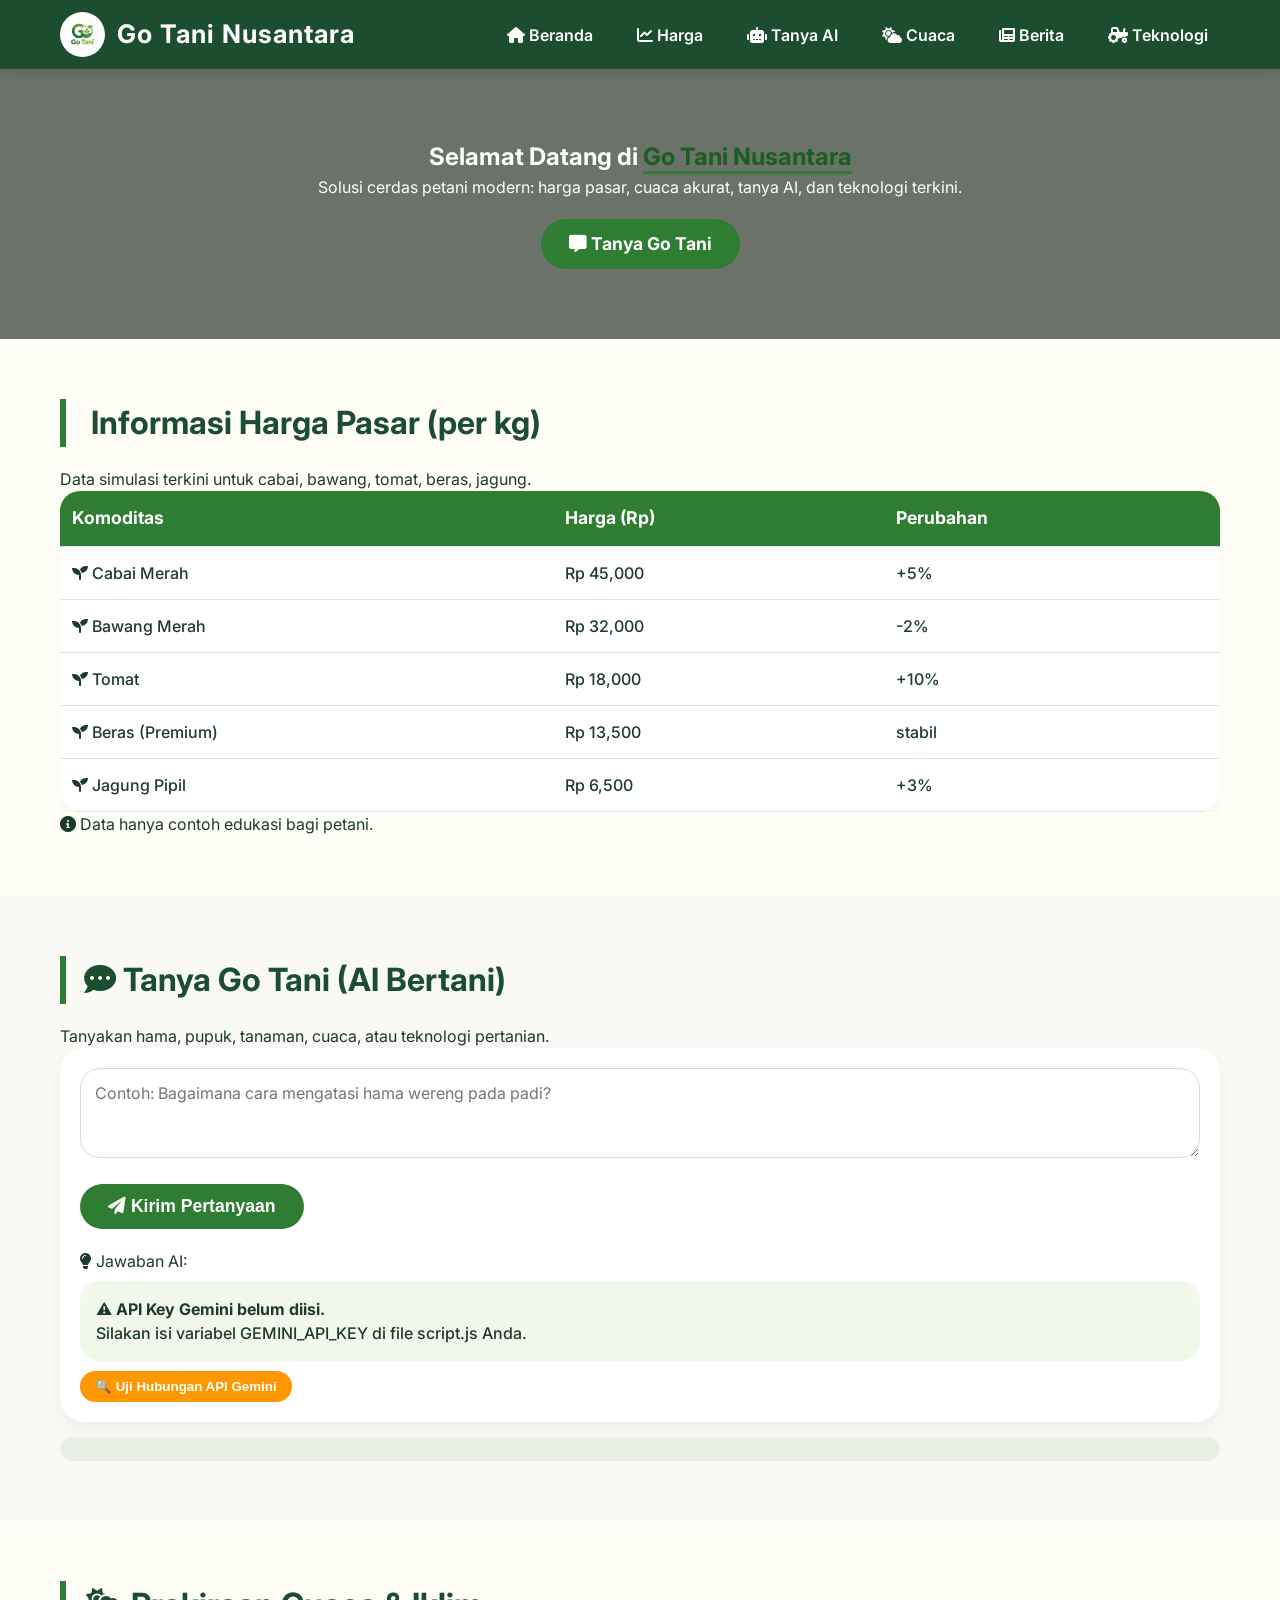
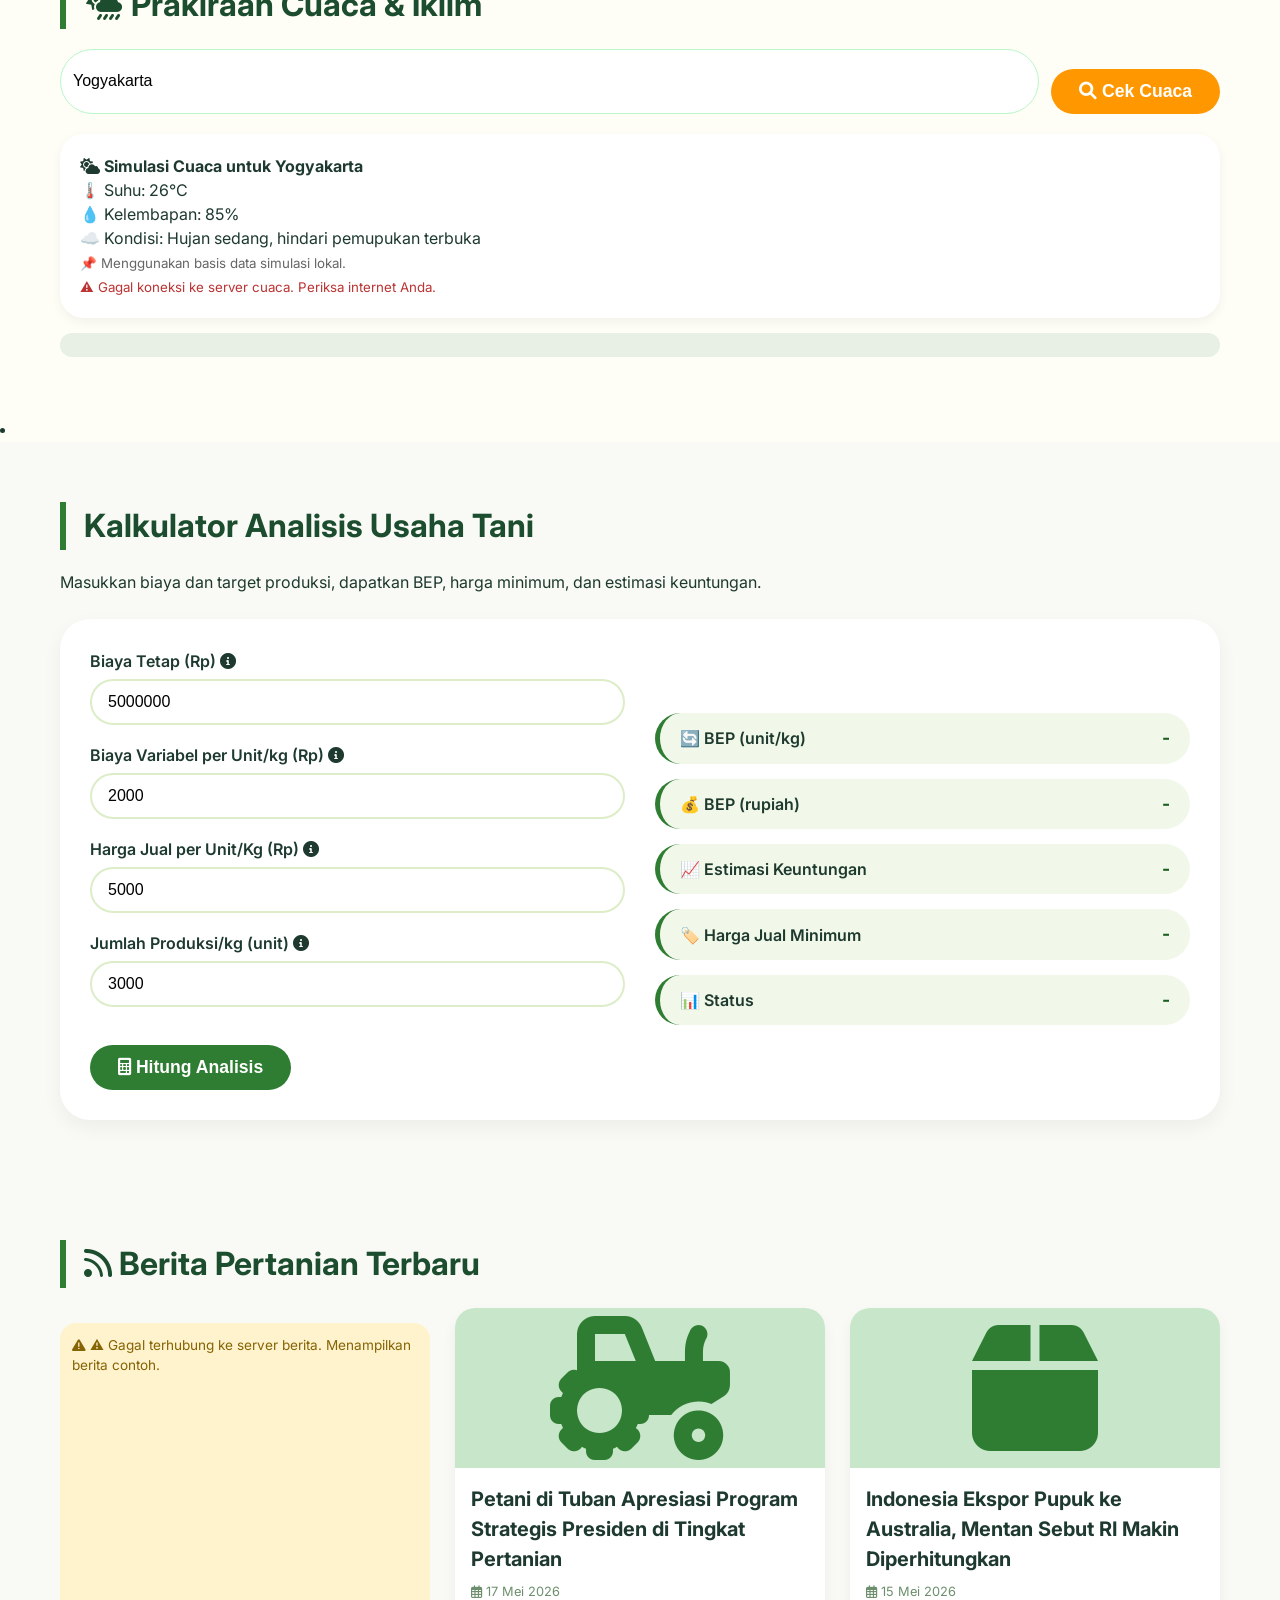
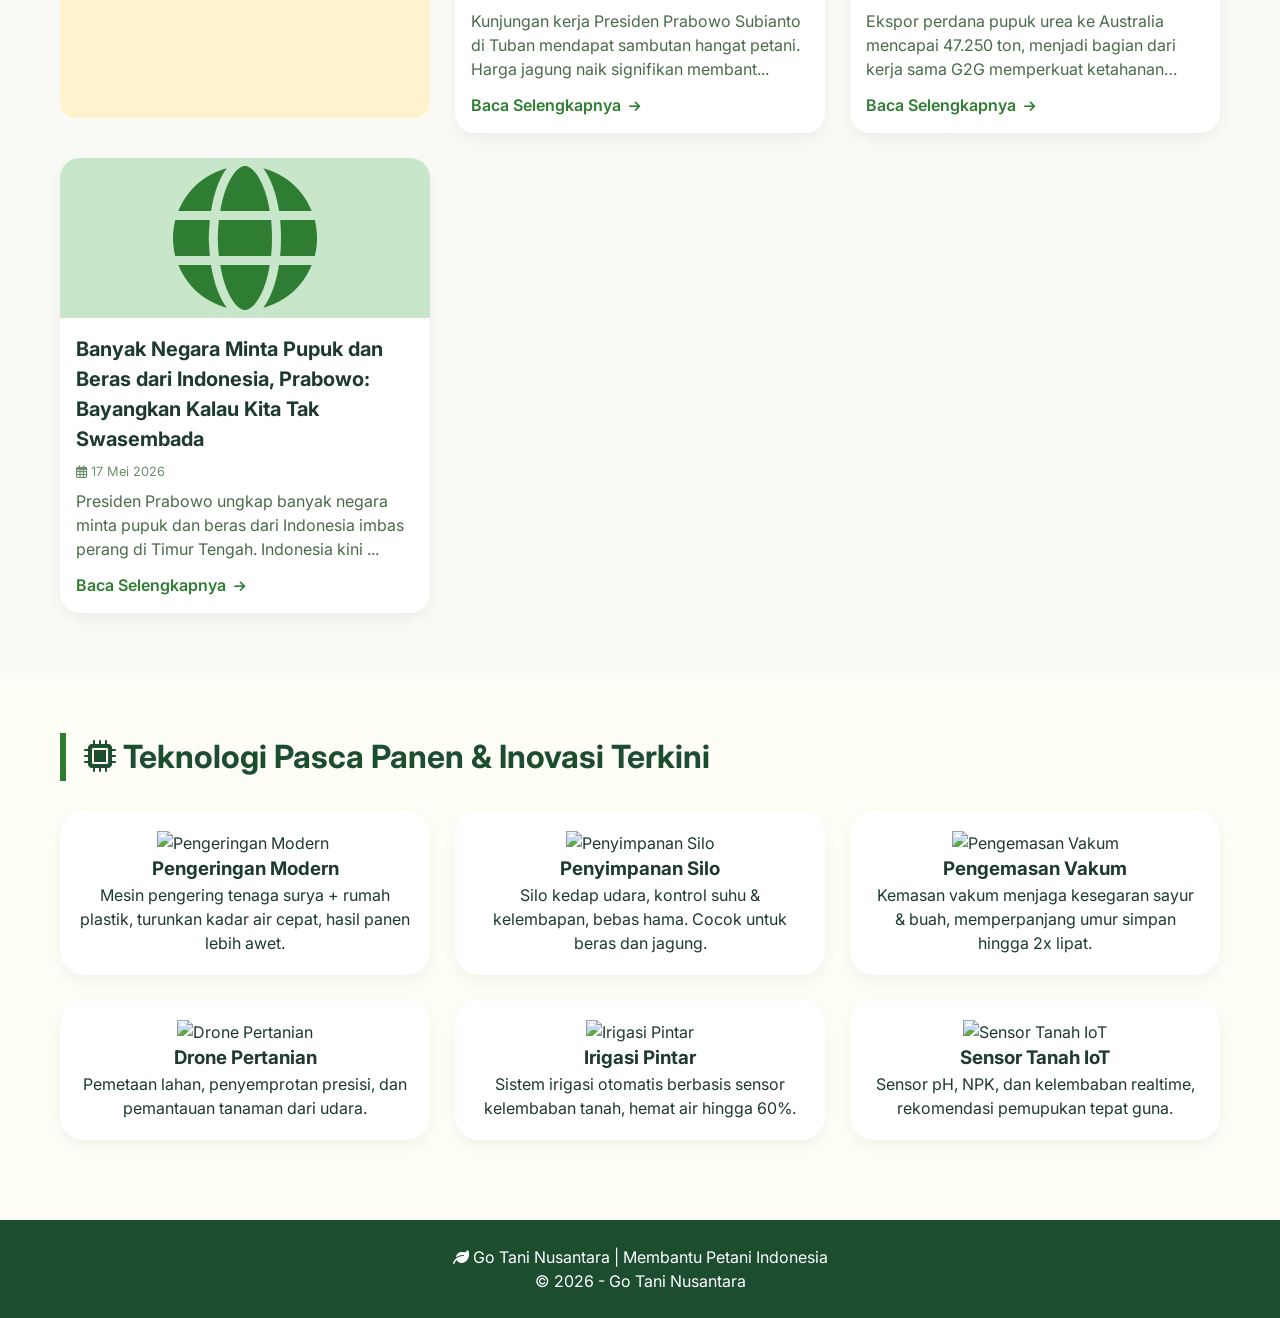
==== commit 20318e13: "Add files via upload" ====
--- a/index.html
+++ b/index.html
@@ -94,10 +94,10 @@
         </div>
       </div>
     </section>
-<li><a href="#analisis"><i class="fas fa-calculator"></i> Analisis Usaha</a></li>    <!-- TAMBAHAN: KALKULATOR ANALISIS USAHA TANI -->
+<li><a href="#analisis"><i class=""></i> </a></li>    <!-- TAMBAHAN: KALKULATOR ANALISIS USAHA TANI -->
 <section id="analisis" class="section-card alt-bg">
   <div class="container">
-    <h2><i class="fas fa-chart-pie"></i> Kalkulator Analisis Usaha Tani</h2>
+    <h2><i class="calculator"></i> Kalkulator Analisis Usaha Tani</h2>
     <p>Masukkan biaya dan target produksi, dapatkan BEP, harga minimum, dan estimasi keuntungan.</p>
 
     <div class="analisis-grid">
@@ -108,15 +108,15 @@
           <input type="number" id="biayaTetap" placeholder="Contoh: 5000000" value="5000000">
         </div>
         <div class="form-group">
-          <label for="biayaVariabel">Biaya Variabel per Unit (Rp) <i class="fas fa-info-circle" title="Bibit, pupuk, air per kg/sayur"></i></label>
+          <label for="biayaVariabel">Biaya Variabel per Unit/kg (Rp) <i class="fas fa-info-circle" title="Bibit, pupuk, air per kg/sayur"></i></label>
           <input type="number" id="biayaVariabel" placeholder="Contoh: 2000" value="2000">
         </div>
         <div class="form-group">
-          <label for="hargaJual">Harga Jual per Unit (Rp) <i class="fas fa-info-circle" title="Harga jual per kg/sayur"></i></label>
+          <label for="hargaJual">Harga Jual per Unit/Kg (Rp) <i class="fas fa-info-circle" title="Harga jual per kg/sayur"></i></label>
           <input type="number" id="hargaJual" placeholder="Contoh: 5000" value="5000">
         </div>
         <div class="form-group">
-          <label for="jumlahProduksi">Jumlah Produksi (unit) <i class="fas fa-info-circle" title="Total kg/sayur yang dipanen"></i></label>
+          <label for="jumlahProduksi">Jumlah Produksi/kg (unit) <i class="fas fa-info-circle" title="Total kg/sayur yang dipanen"></i></label>
           <input type="number" id="jumlahProduksi" placeholder="Contoh: 3000" value="3000">
         </div>
         <button id="btnHitungAnalisis" class="btn-primary"><i class="fas fa-calculator"></i> Hitung Analisis</button>
@@ -125,7 +125,7 @@
       <!-- Kolom Hasil -->
       <div class="analisis-hasil" id="hasilAnalisis">
         <div class="hasil-item">
-          <span class="label">🔄 BEP (unit)</span>
+          <span class="label">🔄 BEP (unit/kg)</span>
           <span class="value" id="bepUnit">-</span>
         </div>
         <div class="hasil-item">
@@ -165,39 +165,34 @@
     <div class="tech-grid">
   <!-- Teknologi Pasca Panen -->
   <div class="tech-card" data-tech="pengeringan">
-    <img src="https://source.unsplash.com/featured/?rice,dryer" alt="Pengeringan Modern" class="tech-img">
+    <img src="pengerung.jpeg" width="150px" alt="Pengeringan Modern" class="tech-img"> 
     <i class="fas fa-sun-plant-wilt fa-2x"></i>
     <h3>Pengeringan Modern</h3>
     <p>Mesin pengering tenaga surya + rumah plastik, turunkan kadar air cepat, hasil panen lebih awet.</p>
   </div>
   <div class="tech-card" data-tech="silo">
-    <img src="https://source.unsplash.com/featured/?silo,storage" alt="Penyimpanan Silo" class="tech-img">
-    <i class="fas fa-warehouse fa-2x"></i>
+    <img src="silo.jpg" width="150px" alt="Penyimpanan Silo" class="tech-img">
     <h3>Penyimpanan Silo</h3>
     <p>Silo kedap udara, kontrol suhu & kelembapan, bebas hama. Cocok untuk beras dan jagung.</p>
   </div>
   <div class="tech-card" data-tech="vakum">
-    <img src="https://source.unsplash.com/featured/?vacuum,packaging" alt="Pengemasan Vakum" class="tech-img">
-    <i class="fas fa-boxes fa-2x"></i>
+    <img src="vacum.jpg" width="150px" alt="Pengemasan Vakum" class="tech-img">
     <h3>Pengemasan Vakum</h3>
     <p>Kemasan vakum menjaga kesegaran sayur & buah, memperpanjang umur simpan hingga 2x lipat.</p>
   </div>
   <!-- Teknologi Terbaru -->
   <div class="tech-card" data-tech="drone">
-    <img src="https://source.unsplash.com/featured/?drone,farming" alt="Drone Pertanian" class="tech-img">
-    <i class="fas fa-drone fa-2x"></i>
+    <img src="drone.jpg" width="150px" alt="Drone Pertanian" class="tech-img">
     <h3>Drone Pertanian</h3>
     <p>Pemetaan lahan, penyemprotan presisi, dan pemantauan tanaman dari udara.</p>
   </div>
   <div class="tech-card" data-tech="irigasi">
-    <img src="https://source.unsplash.com/featured/?irrigation,smart" alt="Irigasi Pintar" class="tech-img">
-    <i class="fas fa-water fa-2x"></i>
+    <img src="irigasi.jpg" width="150px" alt="Irigasi Pintar" class="tech-img">
     <h3>Irigasi Pintar</h3>
-    <p>Sistem tetes otomatis berbasis sensor kelembaban tanah, hemat air hingga 60%.</p>
+    <p>Sistem irigasi otomatis berbasis sensor kelembaban tanah, hemat air hingga 60%.</p>
   </div>
   <div class="tech-card" data-tech="sensor">
-    <img src="https://source.unsplash.com/featured/?soil,sensor" alt="Sensor Tanah IoT" class="tech-img">
-    <i class="fas fa-tachometer-alt fa-2x"></i>
+    <img src="iot.jpg" width="150px" alt="Sensor Tanah IoT" class="tech-img">
     <h3>Sensor Tanah IoT</h3>
     <p>Sensor pH, NPK, dan kelembaban realtime, rekomendasi pemupukan tepat guna.</p>
   </div>
